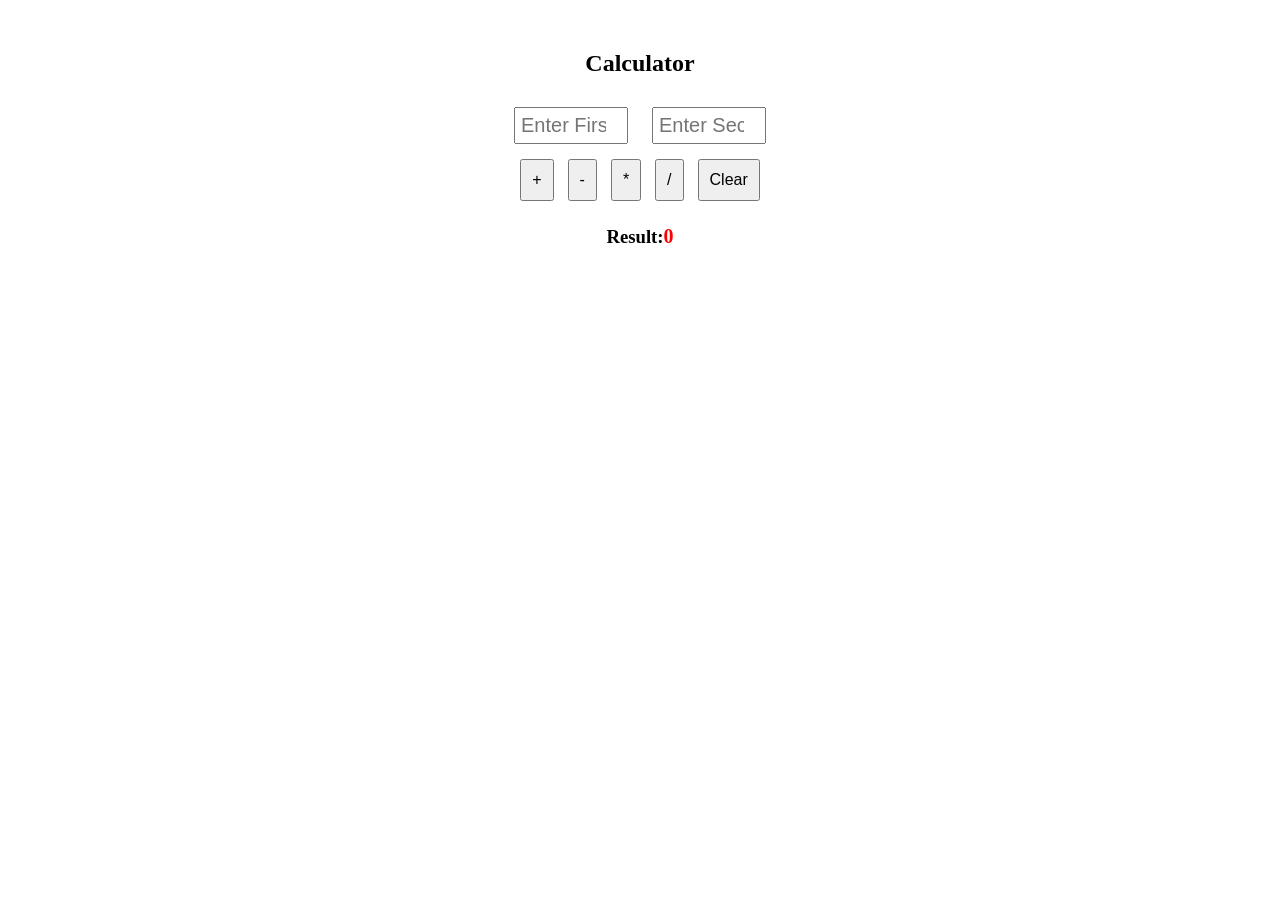
==== index.html @ 62b406c8 "fix: prevent duplicate result label in calculator" ====
<!doctype html>
<html>
<head><title>Calculator</title>
<style>
body{
font-family: cursive;
text-align: center;
margin-top: 50px;
}
input{
width:100px;
padding:5px;
margin:10px;
font-size:20px;
}
button{
padding:10px;
font-size:16px;
margin:5px;
cursor: pointer;
}
#result{
font-size: 20px;
font-weight: bold;
color: red;
}
</style>
</head>
<body>
<h2>Calculator</h2>
<input type="number" id="num1" placeholder="Enter First NO.">
<input type="number" id="num2" placeholder="Enter Second NO.">
<br>
<button onclick="calculate('+')">+</button>
<button onclick="calculate('-')">-</button>
<button onclick="calculate('*')">*</button>
<button onclick="calculate('/')">/</button>
<button onclick="clearCalculator()">Clear</button>
<h3>Result:<span id="result">0</span></h3>
<script>
function calculate(operator){
let num1 = document.getElementById("num1").value;
let num2 = document.getElementById("num2").value;
if(num1 === "" || num2 === ""){
document.getElementById("result").innerText = "Please Enter both the Values.";
document.getElementById("result").style.color = "red";
return;
}
num1 = parseFloat(num1);
num2 = parseFloat(num2);
let result = 0;
if(operator === '+')
result = num1 + num2;
else if(operator === '-')
result = num1 - num2;
else if(operator === '*')
result = num1 * num2;
else if(operator === '/'){
if (num2 === 0){
document.getElementById("result").innerText = "We cannot divide by 0!";
document.getElementById("result").style.color = "blue";
return;
}
result = num1 / num2;
}
document.getElementById("result").innerText = result;
document.getElementById("result").style.color = "green";
}
function clearCalculator(){
document.getElementById("num1").value = "";
document.getElementById("num2").value = "";
document.getElementById("result").innerText = "0";
document.getElementById("result").style.color = "black";
}
</script>
</body>
</html>
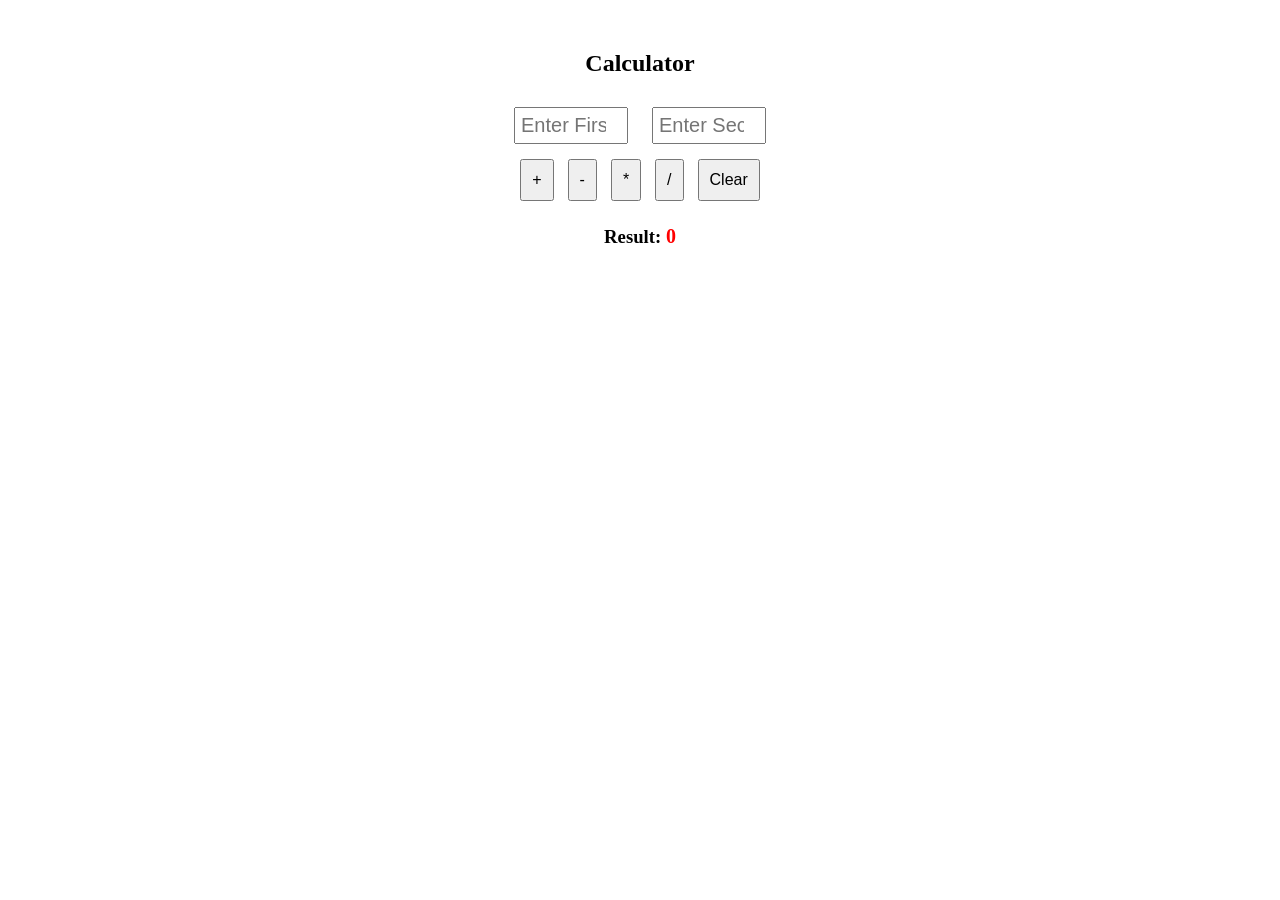
==== commit 56f7d5b6: "fix: add spacing after calculator result label" ====
--- a/index.html
+++ b/index.html
@@ -36,7 +36,7 @@
 <button onclick="calculate('*')">*</button>
 <button onclick="calculate('/')">/</button>
 <button onclick="clearCalculator()">Clear</button>
-<h3>Result:<span id="result">0</span></h3>
+<h3>Result: <span id="result">0</span></h3>
 <script>
 function calculate(operator){
 let num1 = document.getElementById("num1").value;
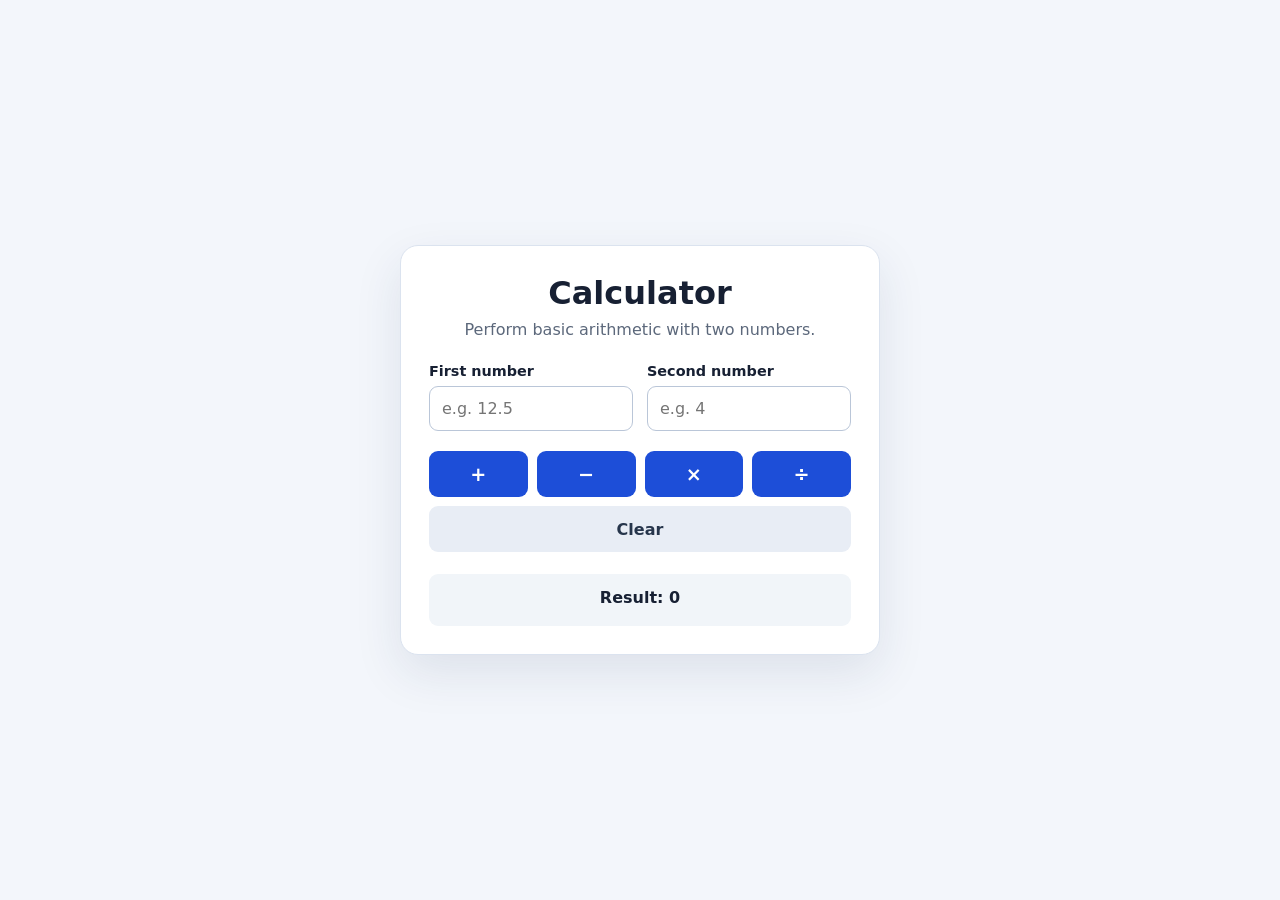
==== commit ac6d1fb7: "fix: use index.html as the calculator entry point" ====
--- a/index.html
+++ b/index.html
@@ -1,77 +1,64 @@
 <!doctype html>
-<html>
-<head><title>Calculator</title>
-<style>
-body{
-font-family: cursive;
-text-align: center;
-margin-top: 50px;
-}
-input{
-width:100px;
-padding:5px;
-margin:10px;
-font-size:20px;
-}
-button{
-padding:10px;
-font-size:16px;
-margin:5px;
-cursor: pointer;
-}
-#result{
-font-size: 20px;
-font-weight: bold;
-color: red;
-}
-</style>
+<html lang="en">
+<head>
+  <meta charset="utf-8">
+  <meta name="viewport" content="width=device-width, initial-scale=1">
+  <meta name="description" content="A simple calculator built with HTML, CSS, and JavaScript.">
+  <title>Calculator | Web Technology Practice</title>
+  <link rel="stylesheet" href="./calculator.css">
+  <script src="./calculator.js"></script>
 </head>
 <body>
-<h2>Calculator</h2>
-<input type="number" id="num1" placeholder="Enter First NO.">
-<input type="number" id="num2" placeholder="Enter Second NO.">
-<br>
-<button onclick="calculate('+')">+</button>
-<button onclick="calculate('-')">-</button>
-<button onclick="calculate('*')">*</button>
-<button onclick="calculate('/')">/</button>
-<button onclick="clearCalculator()">Clear</button>
-<h3>Result: <span id="result">0</span></h3>
-<script>
-function calculate(operator){
-let num1 = document.getElementById("num1").value;
-let num2 = document.getElementById("num2").value;
-if(num1 === "" || num2 === ""){
-document.getElementById("result").innerText = "Please Enter both the Values.";
-document.getElementById("result").style.color = "red";
-return;
-}
-num1 = parseFloat(num1);
-num2 = parseFloat(num2);
-let result = 0;
-if(operator === '+')
-result = num1 + num2;
-else if(operator === '-')
-result = num1 - num2;
-else if(operator === '*')
-result = num1 * num2;
-else if(operator === '/'){
-if (num2 === 0){
-document.getElementById("result").innerText = "We cannot divide by 0!";
-document.getElementById("result").style.color = "blue";
-return;
-}
-result = num1 / num2;
-}
-document.getElementById("result").innerText = result;
-document.getElementById("result").style.color = "green";
-}
-function clearCalculator(){
-document.getElementById("num1").value = "";
-document.getElementById("num2").value = "";
-document.getElementById("result").innerText = "0";
-document.getElementById("result").style.color = "black";
-}
-</script>
+  <main class="calculator">
+    <h1>Calculator</h1>
+    <p class="intro">Perform basic arithmetic with two numbers.</p>
+
+    <div class="fields">
+      <div class="field">
+        <label for="num1">First number</label>
+        <input id="num1" type="number" step="any" inputmode="decimal" placeholder="e.g. 12.5">
+      </div>
+      <div class="field">
+        <label for="num2">Second number</label>
+        <input id="num2" type="number" step="any" inputmode="decimal" placeholder="e.g. 4">
+      </div>
+    </div>
+
+    <div class="operations" aria-label="Arithmetic operations">
+      <button type="button" data-operator="+" aria-label="Add">+</button>
+      <button type="button" data-operator="-" aria-label="Subtract">−</button>
+      <button type="button" data-operator="*" aria-label="Multiply">×</button>
+      <button type="button" data-operator="/" aria-label="Divide">÷</button>
+      <button type="button" id="clear" class="secondary">Clear</button>
+    </div>
+
+    <p id="result" class="result" role="status" aria-live="polite">Result: 0</p>
+  </main>
+
+  <script>
+    document.querySelectorAll("[data-operator]").forEach((button) => {
+      button.addEventListener("click", () => calculate(button.dataset.operator));
+    });
+    document.getElementById("clear").addEventListener("click", clearCalculator);
+
+    function calculate(operator) {
+      const first = document.getElementById("num1").value;
+      const second = document.getElementById("num2").value;
+      const result = window.CalculatorCore.calculateValues(first, second, operator);
+      const output = document.getElementById("result");
+
+      output.textContent = result.ok ? `Result: ${result.value}` : result.message;
+      output.classList.toggle("error", !result.ok);
+      output.classList.toggle("success", result.ok);
+    }
+
+    function clearCalculator() {
+      document.getElementById("num1").value = "";
+      document.getElementById("num2").value = "";
+      const output = document.getElementById("result");
+      output.textContent = "Result: 0";
+      output.classList.remove("error", "success");
+    }
+  </script>
 </body>
 </html>
--- a/calculator.css
+++ b/calculator.css
@@ -0,0 +1,135 @@
+:root {
+  color-scheme: light;
+  font-family: system-ui, -apple-system, BlinkMacSystemFont, "Segoe UI", sans-serif;
+  color: #172033;
+  background: #f3f6fb;
+}
+
+* {
+  box-sizing: border-box;
+}
+
+body {
+  min-height: 100vh;
+  margin: 0;
+  display: grid;
+  place-items: center;
+  padding: 24px;
+}
+
+.calculator {
+  width: min(100%, 480px);
+  padding: 28px;
+  background: #fff;
+  border: 1px solid #dbe3ef;
+  border-radius: 18px;
+  box-shadow: 0 18px 48px rgb(28 49 84 / 10%);
+}
+
+h1 {
+  margin: 0;
+  text-align: center;
+  font-size: clamp(1.6rem, 4vw, 2rem);
+}
+
+.intro {
+  margin: 8px 0 24px;
+  color: #5c687b;
+  text-align: center;
+}
+
+.fields {
+  display: grid;
+  grid-template-columns: repeat(2, minmax(0, 1fr));
+  gap: 14px;
+}
+
+.field {
+  display: grid;
+  gap: 7px;
+}
+
+label {
+  font-size: 0.9rem;
+  font-weight: 650;
+}
+
+input {
+  width: 100%;
+  min-width: 0;
+  padding: 12px;
+  border: 1px solid #bac6d8;
+  border-radius: 9px;
+  font: inherit;
+}
+
+input:focus-visible,
+button:focus-visible {
+  outline: 3px solid #93c5fd;
+  outline-offset: 2px;
+}
+
+.operations {
+  display: grid;
+  grid-template-columns: repeat(4, minmax(0, 1fr));
+  gap: 9px;
+  margin-top: 20px;
+}
+
+button {
+  min-height: 46px;
+  border: 0;
+  border-radius: 9px;
+  background: #1d4ed8;
+  color: #fff;
+  font: inherit;
+  font-size: 1.2rem;
+  font-weight: 700;
+  cursor: pointer;
+}
+
+button:hover {
+  background: #1e40af;
+}
+
+button.secondary {
+  grid-column: 1 / -1;
+  background: #e8edf5;
+  color: #26354b;
+  font-size: 1rem;
+}
+
+button.secondary:hover {
+  background: #d7e0ed;
+}
+
+.result {
+  min-height: 52px;
+  margin: 22px 0 0;
+  padding: 14px;
+  border-radius: 9px;
+  background: #f1f5f9;
+  overflow-wrap: anywhere;
+  text-align: center;
+  font-weight: 700;
+}
+
+.result.success {
+  background: #ecfdf5;
+  color: #166534;
+}
+
+.result.error {
+  background: #fef2f2;
+  color: #b91c1c;
+}
+
+@media (max-width: 420px) {
+  .calculator {
+    padding: 20px;
+  }
+
+  .fields {
+    grid-template-columns: 1fr;
+  }
+}
